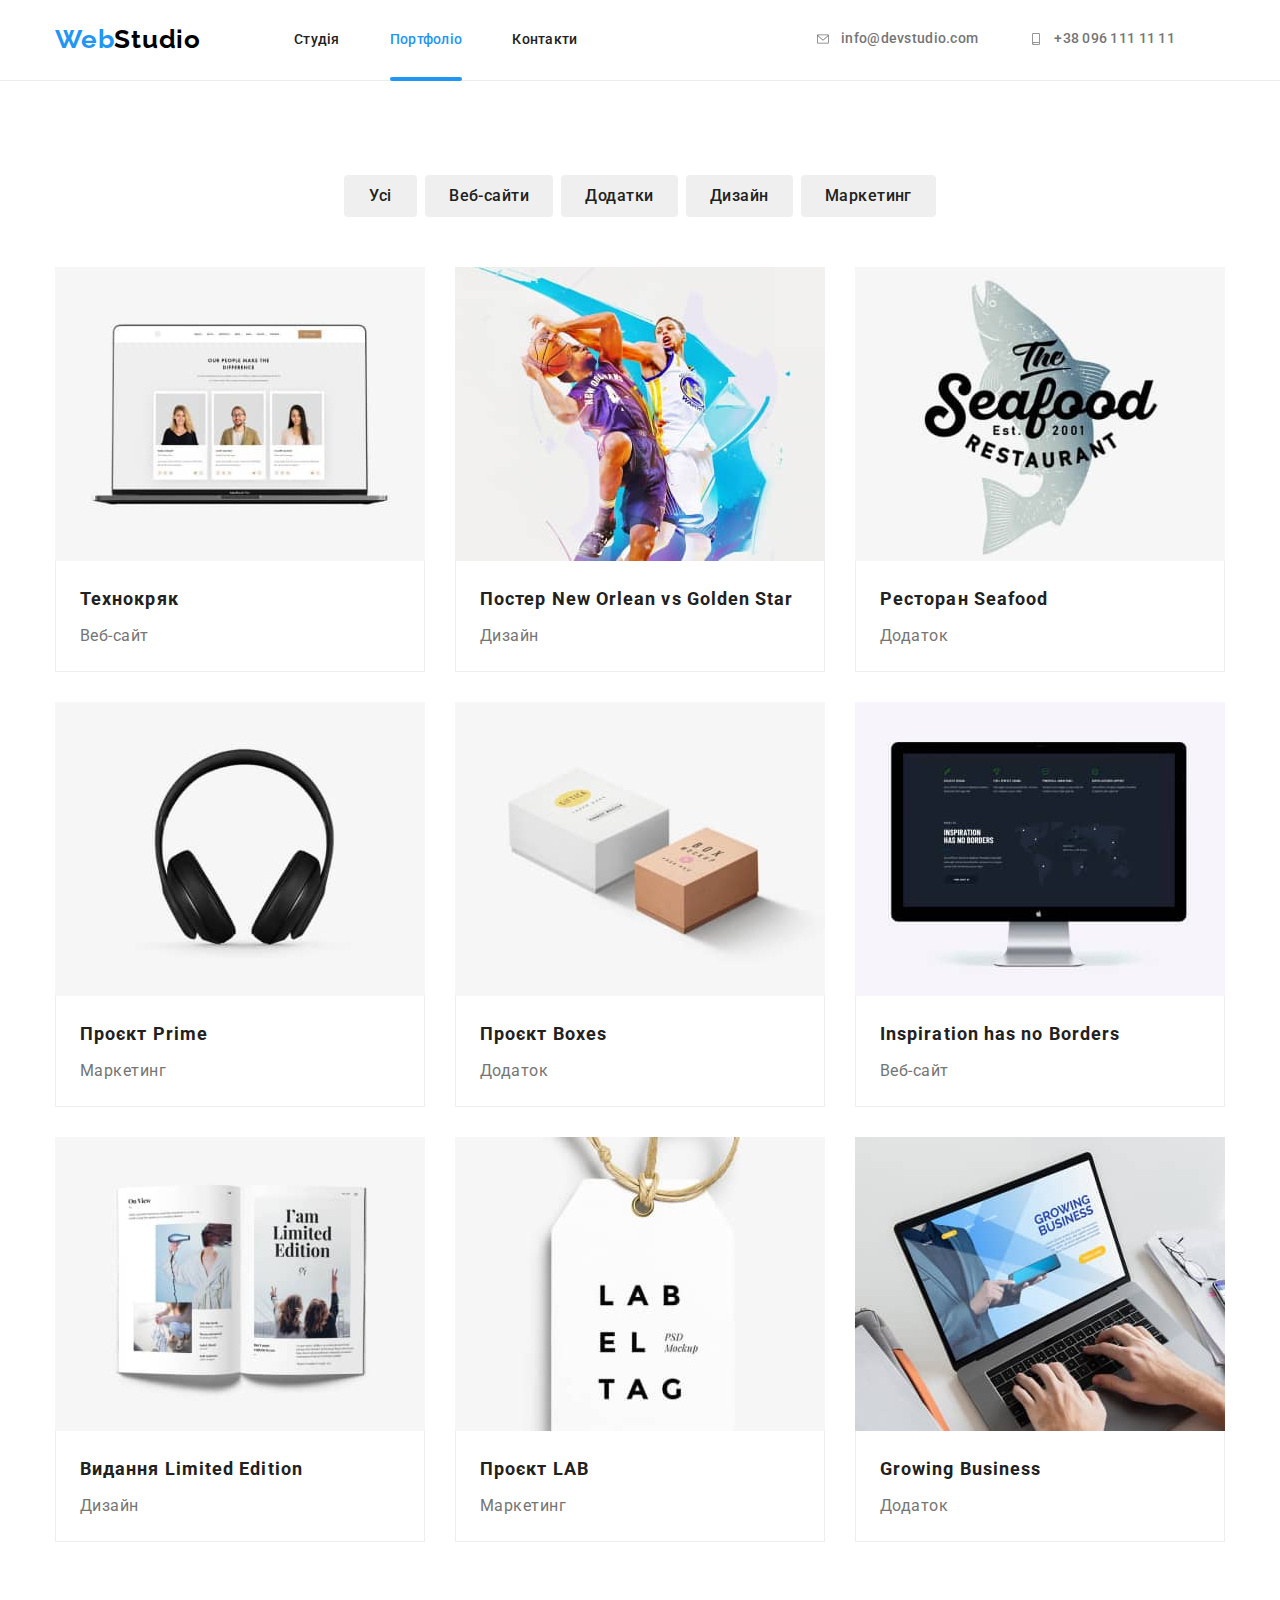
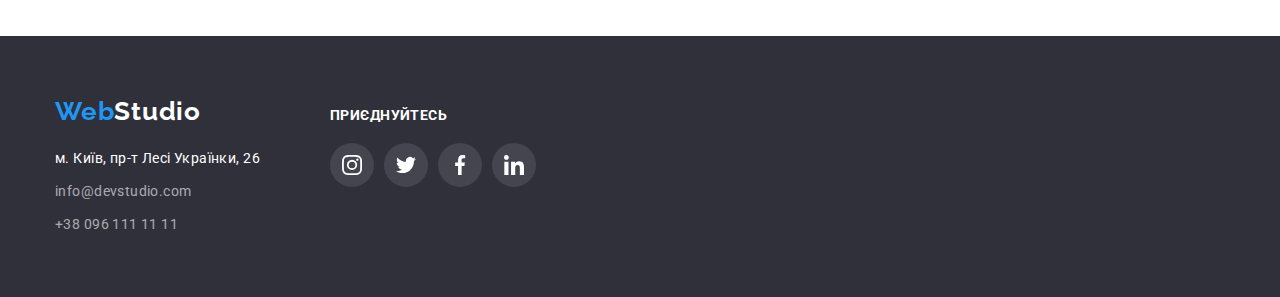
==== portfolio.html @ 2975eec9 "footer form is added withoutstyles" ====
<!DOCTYPE html>
<html lang="uk">

<head>
    <meta charset="UTF-8">
    <meta http-equiv="X-UA-Compatible" content="IE=edge">
    <meta name="viewport" content="width=device-width, initial-scale=1.0">
    <title>Студія</title>
    <link rel="stylesheet" href="<link rel=" preconnect" href="https://fonts.googleapis.com">
    <link
        href="https://fonts.googleapis.com/css2?family=Raleway:wght@400;700&family=Roboto:wght@400;500;700;900&display=swap"
        rel="stylesheet">
    <link rel="stylesheet" href="https://cdn.jsdelivr.net/npm/modern-normalize@1.1.0/modern-normalize.min.css">
    <link rel="stylesheet" href="./css/styles.css">
</head>

<body>

<header class="main-header">
    <div class="container navigation">
        <nav class="navigation">
            <a href="./index.html" class="logo"><span style="color:#2196F3">Web</span><span
                    style="color:#000000">Studio</span></a>
            <ul class="menu">
                <li class="menu-item"><a href="./index.html" class="menu-link">Студія</a></li>
                <li class="menu-item"><a href="./portfolio.html" class="menu-link current">Портфоліо</a></li>
                <li class="menu-item"><a href="#" class="menu-link">Контакти</a></li>
            </ul>
        </nav>
            <ul class="email-phone">
                <li class="contact-us">
                    <a href="mailto:info@devstudio.com" class="contacts email"><svg width="16" height="12" class="contacts-icon">
                            <use href="./images/icons.svg#icon-envelope"></use>
                        </svg>info@devstudio.com</a>
                </li>
            
                <li class="contact-us"><a href="tel:+380961111111" class="contacts phone">
                        <svg width="16" height="12" class="contacts-icon">
                            <use href="./images/icons.svg#icon-smartphone"></use>
                        </svg>+38 096 111 11 11</a>
                </li>
            </ul>
    </div>
</header>
    <main>
        <section class="portfolio-page section">
            <div class="container">
            <h1 class="filters" hidden>Наші проекти</h1>
                <ul class="filters-item">
                    <li><button class="filter-button current-filter" type="button">Усі</button></li>
                        
                    <li><button class="filter-button" type="button">Веб-сайти</button></li>
                        
                    <li><button class="filter-button" type="button">Додатки</button></li>
                        
                    <li><button class="filter-button" type="button">Дизайн</button></li>
                        
                    <li><button class="filter-button"  type="button">Маркетинг</button></li>
                </ul>
               
                <ul class="works-list">
                            
                    <li class="works-card">
                    <a class="works-link" href="">
                        <div class="works-details">
                            <img src="./images/portfolio.photos/1-technocriak.jpg" alt="веб-сайт Технокряк" width="370">
                            <p class="works-overlay">Ресурс пропонує комплексні пропозиції з різним рівнем функціоналу та сервісів. Все це дозволить відвідувачу отримати вичерпні відомості про компанію чи приватну особу.</p>
                        </div>
                        <div class="img-subscription">
                            <h2 class="work-title">Технокряк</h2>
                            <p class="work-description">Веб-сайт</p>
                        </div>
                    </a>
                    </li>
                                                        
                    <li class="works-card">
                    <a class="works-link" href="">
                        <div class="works-details">
                            <img src="./images/portfolio.photos/2-neworl-goldenstar.jpg" alt="постер з баскетбольними гравцями" width="370">
                            <p class="works-overlay">Ресурс пропонує комплексні пропозиції з різним рівнем функціоналу та сервісів. Все це дозволить відвідувачу отримати вичерпні відомості про компанію чи приватну особу.</p>
                        </div>
                        <div class="img-subscription">
                            <h2 class="work-title">Постер New Orlean vs Golden Star</h2>
                            <p class="work-description">Дизайн</p>
                        </div>
                    </a>
                    </li>
                         
                    <li class="works-card">
                    <a class="works-link" href="">
                        <div class="works-details">
                            <img src="./images/portfolio.photos/3-seafood.jpg" alt="ресторан сіфуд" width="370">
                            <p class="works-overlay">Ресурс пропонує комплексні пропозиції з різним рівнем функціоналу та сервісів. Все це дозволить відвідувачу отримати вичерпні відомості про компанію чи приватну особу.</p>
                        </div>
                        <div class="img-subscription">
                            <h2 class="work-title">Ресторан Seafood</h2>
                            <p class="work-description">Додаток</p>
                        </div>
                    </a>
                    </li>
                                    
                    <li class="works-card">
                    <a class="works-link" href="">
                        <div class="works-details">
                            <img src="./images/portfolio.photos/4-prime.jpg" alt="маркетинговий проект прайм" width="370">
                            <p class="works-overlay">Ресурс пропонує комплексні пропозиції з різним рівнем функціоналу та сервісів. Все це дозволить відвідувачу отримати вичерпні відомості про компанію чи приватну особу.</p>
                        </div>
                        <div class="img-subscription">
                            <h2 class="work-title">Проєкт Prime</h2>
                            <p class="work-description">Маркетинг</p>
                        </div>
                    </a>
                    </li>
                            
                    <li class="works-card">
                    <a class="works-link" href="">
                        <div class="works-details">
                        <img src="./images/portfolio.photos/5-boxes.jpg" alt="додаток боксес" width="370">
                        <p class="works-overlay">Ресурс пропонує комплексні пропозиції з різним рівнем функціоналу та сервісів. Все це дозволить відвідувачу отримати вичерпні відомості про компанію чи приватну особу.</p>
                        </div>
                        <div class="img-subscription">
                            <h2 class="work-title">Проєкт Boxes</h2>
                            <p class="work-description">Додаток</p>
                        </div>
                    </a>
                    </li>
                            
                    <li class="works-card">
                    <a class="works-link" href="">
                        <div class="works-details">
                            <img src="./images/portfolio.photos/6-inspirations.jpg" alt="веб-сайт інспірейшн хез ноу бордерс" width="370">
                            <p class="works-overlay">Ресурс пропонує комплексні пропозиції з різним рівнем функціоналу та сервісів. Все це дозволить відвідувачу отримати вичерпні відомості про компанію чи приватну особу.</p>
                        </div>
                        <div class="img-subscription">
                            <h2 class="work-title">Inspiration has no Borders</h2>
                            <p class="work-description">Веб-сайт</p>
                        </div>
                    </a>
                    </li>
                            
                    <li class="works-card">
                    <a class="works-link" href="">
                        <div class="works-details">
                            <img src="./images/portfolio.photos/7-limited-edition.jpg" alt="дизайн для лімітованого видання книги" width="370">
                            <p class="works-overlay">Ресурс пропонує комплексні пропозиції з різним рівнем функціоналу та сервісів. Все це дозволить відвідувачу отримати вичерпні відомості про компанію чи приватну особу.</p>
                        </div>
                        <div class="img-subscription">
                            <h2 class="work-title">Видання Limited Edition</h2>
                            <p class="work-description">Дизайн</p>
                        </div>
                    </a>
                    </li>
                            
                    <li class="works-card">
                    <a class="works-link" href="">
                        <div class="works-details">
                            <img src="./images/portfolio.photos/8-lab.jpg" alt="маркеинговий проєкт лаб" width="370">
                            <p class="works-overlay">Ресурс пропонує комплексні пропозиції з різним рівнем функціоналу та сервісів. Все це дозволить відвідувачу отримати вичерпні відомості про компанію чи приватну особу.</p>
                            </div>
                        <div class="img-subscription">
                            <h2 class="work-title">Проєкт LAB</h2>
                            <p class="work-description">Маркетинг</p>
                        </div>
                    </a>
                    </li>
                            
                    <li class="works-card">
                    <a class="works-link" href="">
                        <div class="works-details">
                            <img src="./images/portfolio.photos/9-rowing-business.jpg" alt="додаток для гроуінг бізнес" width="370">
                            <p class="works-overlay">Ресурс пропонує комплексні пропозиції з різним рівнем функціоналу та сервісів. Все це дозволить відвідувачу отримати вичерпні відомості про компанію чи приватну особу.</p>
                        </div>
                        <div class="img-subscription">
                            <h2 class="work-title">Growing Business</h2>
                            <p class="work-description">Додаток</p>
                        </div>
                    </a>
                    </li>
                </ul>
            </div>
        </section>  

    </main>
    <footer>
        <div class="container footer-split">
            <div class="footer-left">
                <a class="logo" href="./index.html"><span style="color:#2196F3">Web</span><span
                        style="color:#fff">Studio</span></a>
                <address>
                    <ul class="adresses">
                        <li class="contacts-list"><a class="post-address" href="https://goo.gl/maps/WdfcjGJZY2KQYh5QA"
                                target="_blank">м. Київ, пр-т
                                Лесі Українки, 26</a></li>
        
                        <li class="contacts-list"><a class="contacts-footer"
                                href="mailto:info@devstudio.com">info@devstudio.com</a></li>
        
                        <li class="contacts-list"><a class="contacts-footer" href="tel:+380961111111">+38 096 111 11 11</a></li>
                    </ul>
                </address>
            </div>
            <div class="footer-middle">
                <h3 class="footer-social-cta">приєднуйтесь</h3>
                <ul class="footer-socials">
        
                    <li><a class="footer-social-link" href="#"><svg class="footer-social-item" width="20" height="20">
                                <use href="./images/icons.svg#icon-instagram"></use>
                            </svg>
                        </a>
                    </li>
        
                    <li><a class="footer-social-link" href="#"><svg class="footer-social-item" width="20" height="20">
                                <use href="./images/icons.svg#icon-twitter"></use>
                            </svg>
                        </a>
                    </li>
        
                    <li><a class="footer-social-link" href="#"><svg class="footer-social-item" width="20" height="20">
                                <use href="./images/icons.svg#icon-facebook"></use>
                            </svg>
                        </a>
                    </li>
        
                    <li><a class="footer-social-link" href="#"><svg class="footer-social-item" width="20" height="20">
                                <use href="./images/icons.svg#icon-linkedin"></use>
                            </svg>
                        </a>
                    </li>
                </ul>
            </div>
        </div>
    </footer>
    </body>
</html>
---- css/styles.css ----
:root{
    --main-text-color: #757575;
    --title-text-color: #212121;
    --second-text-color:#ffffff;
    --accent-color: #2196F3;
    --bcg-color: #FFFFFF;
    --bcgsecond-color: #F5F4FA;
    --bcgthird: #2F303A; 
    --icon-color:#AFB1B8; 
}
    
body{
    font-family: 'Roboto',sans-serif;
    text-decoration: none;
    }
.logo{
    font-family: 'Raleway';
    font-weight: 700;
    font-size: 26px;
    line-height: 1.19;
    letter-spacing: 0.03em;
    text-decoration: none;
    transition: color 250ms cubic-bezier(0.4, 0, 0.2, 1);
}
.logo:hover,
.logo:focus{
    color:var(--accent-color)
}
a {
    text-decoration: none;
}
img{
    display: block;
    max-width: 100%;
    height: auto;
}
h1,h2,h3, p {
    margin-top: 0;
    margin-bottom: 0;
}
ul {
    list-style: none;
    padding-left: 0;
    margin-top: 0;
    margin-bottom: 0;
}
 /*HEADER*/
 .container{
   width: 1200px;
   padding-left: 15px;
   padding-right: 15px;
   margin-left: auto;
   margin-right: auto;
   }

 .main-header{
    padding-top: 24px;
    padding-bottom: 25px;
    margin-left: auto;
    margin-right: auto;
    border-bottom: 1px solid #ECECEC;
}
.navigation {
    display: flex;
    align-items: center;  
}
.logo {
    margin-right: 93px;
}
.menu{
    display: flex;
    column-gap: 50px;
}
.menu-item{
    position: relative;
}
.menu-link{
    font-weight: 500;
    font-size: 14px;
    line-height: 1.14;
    letter-spacing: 0.02em;
    color: var(--title-text-color);
    transition: color 250ms cubic-bezier(0.4, 0, 0.2, 1);
}
.current::after{
    content:'';
    position: absolute;
    display: block;
    margin-left:auto;
    margin-right: auto;
    margin-top: 28px;
    width: 100%;
    height: 4px;
    border-radius: 2px;
    background-color:var(--accent-color);
}
.menu-link:hover,
.menu-link:focus{
    color: var(--accent-color);
}
.menu .current{
    color:var(--accent-color);
    
}
.email-phone {
    display: flex;
    justify-content: center;
    align-items: center;
    margin-left: auto;
}
.contact-us{
    margin-right:50px;
   }
.email-phone .contacts {
    color: var(--main-text-color);
    font-size: 14px;
    font-weight: 500;
    line-height: 1.14; 
    letter-spacing: 0.02em;
    transition: color 250ms cubic-bezier(0.4, 0, 0.2, 1);
}
.email-phone .contacts:hover,
.email-phone .contacts:focus {
    color: var(--accent-color);
}
.contacts-icon{
    fill: var(--main-text-color);
    transition: fill 250ms cubic-bezier(0.4, 0, 0.2, 1);
}
.contacts{
    display: flex;
    justify-content: center;
    align-items: center;
    gap: 10px;
}
.contacts:hover .contacts-icon,
.contacts:focus .contacts-icon{
    fill: var(--accent-color);
}

    /* HERO */

.hero {
   padding-top: 200px;
   padding-bottom: 200px;
}
.overlay{
    max-width: 1600px;
    margin-left: auto;
    margin-right: auto;
    background-color: #C4C4C4;
    background-image:linear-gradient(rgba(47, 48, 58, 0.4), rgba(47, 48, 58, 0.4)),url(../images/index.photos/hero-bcg.jpg);
    background-position: center;
    background-repeat: no-repeat;
    background-size: cover;
}
.hero-text{
    width:60%;
    margin: 0 auto 30px;
    font-weight: 900;
    font-size: 44px;
    line-height: 1.36;
    letter-spacing: 0.06em;
    text-transform: uppercase;
    text-align: center;
    color:var(--second-text-color);
}
.modal-button{
    display: block;
    padding: 10px 32px;
    border-radius: 4px;
    margin-left: auto;
    margin-right: auto;
    min-width: 216px;
    font-weight: 700;
    font-size: 16px;
    line-height: 1.87; 
    letter-spacing: 0.06em;
    color: #FFFFFF;
    border-color: transparent;
    background-color: var(--accent-color);
    cursor: pointer;
    transition: background-color 250ms cubic-bezier(0.4, 0, 0.2, 1), color 250ms cubic-bezier(0.4, 0, 0.2, 1);
}
.modal-button:hover {
    background-color: var(--accent-color);
    color: var(--second-text-color);
}

/* FEATURES */
 .section {
    padding-top: 94px;
    padding-bottom: 94px;   
 }
 .special{
    padding-top: 94px;
 }
.titles{
    display: flex;
    justify-content: space-between;

}
.title{
    margin-bottom:10px;
    font-weight: 700;
    font-size: 14px;
    line-height: 1.14;
    letter-spacing: 0.03em;
    text-transform: uppercase;
    color: var(--headlines-title);
}
.titles-list:not(:last-child){
    margin-right: 30px;
}
.title-text{
    color: var(--main-text-color);
    font-size: 14px;
    line-height: 1.71;
    letter-spacing: 0.03em;
}
.icons-bg-settings {
    display: flex;
    justify-content: center;
    align-items: center;
    min-width: 270px;
    height: 120px;
    margin-bottom: 30px;
    background-color: var(--bcgsecond-color);
    border-radius: 4px;
}

/* SKILLS 
Як розмістити текст посередині, не застосовуючи верхнього падингу? Чому флекс не ставить його по центру оверлею?*/
.skills{
    margin-bottom: 50px;
    font-weight: 700;
    font-size: 36px;
    line-height: 1.17;
    text-align: center;
    letter-spacing: 0.03em;
    color: var(--title-text-color);
}
.images{
    display: flex;
    justify-content: space-between;
    column-gap: 30px;
}
.skills-list{
    position: relative;
}
.skills-label{
    position: absolute;
    display: flex;
    justify-content: center;
    align-items: center;
    width: 100%;
    height: 70px;
    bottom: 0;
    font-weight: 700;
    font-size: 14px;
    line-height: 16px;
    text-align: center;
    letter-spacing: 0.03em;
    text-transform: uppercase;
    color: var(--second-text-color);
    background-color:rgba(47, 48, 58, 0.8);
}

/* TEAM */
.team{
    background-color: var(--bcgsecond-color);
}
.team-list{
    display: flex;
    justify-content: 
    space-between;
    column-gap: 30px;
}
.team-label{
    margin-bottom: 50px;
    font-weight: 700;
    font-size: 36px;
    line-height: 1.17;
    text-align: center;
    letter-spacing: 0.03em;
    color:var(--title-text-color)
}
.team-card{
    width: 100%;
    border: 1px;
    border-radius: 0 0 4px 4px;
    background-color: var(--bcg-color);
    box-shadow: 0px 1px 3px rgba(0, 0, 0, 0.12),
        0px 1px 1px rgba(0, 0, 0, 0.14),
        0px 2px 1px rgba(0, 0, 0, 0.2);
    
}
.team-member{
    padding-top: 30px;
    margin-bottom: 10px;
    font-weight: 500;
    font-size: 16px;
    line-height: 1.19;
    text-align: center;
    letter-spacing: 0.03em;
    color: var(--headlines-title);
}
.team-profession{
    margin-bottom: 16px;
    font-size: 16px;
    line-height: 1.19; 
    text-align: center;
    letter-spacing: 0.03em;
    color: var(--main-text-color);
}
.social-flex{
    display: flex;
    justify-content: center;
    align-items: center;
    gap: 10px;
    padding-bottom: 30px;
}
.social-item{
    fill: var(--icon-color);
    transition: fill 250ms cubic-bezier(0.4, 0, 0.2, 1);
}
.social-link{
    display:flex;
    justify-content: center;
    align-items: center;
    width: 44px;
    height: 44px;
    border-radius: 50%;
    background-color:var(--bcg-color);
    transition: background-color 250ms cubic-bezier(0.4, 0, 0.2, 1);
}
.social-link:hover,
.social-link:focus{
    background-color: var(--accent-color);
}
.social-link:hover .social-item,
.social-link:focus .social-item {
    fill: var(--bcg-color);
}
/*  OUR CLIENTS */
.clients-label{
    margin-bottom: 50px;
    font-weight: 700;
    font-size: 36px;
    line-height: 1.17;
    text-align: center;
    letter-spacing: 0.03em;
    color: var(--title-text-color)
}
.clients-logos{
    display: flex;
    justify-content:
            space-between;
    margin-right: auto;
    margin-left: auto;
    column-gap: 30px;
}
.logos-bg{
    display: flex;
    justify-content: center;
    align-items: center;
    width: 170px;
    height:92px;
    border:1px solid var(--icon-color);
    border-radius: 4px; 
    transition: border-color 250ms cubic-bezier(0.4, 0, 0.2, 1);
}
.logo-item{
    fill: var(--icon-color);
    transition: fill 250ms cubic-bezier(0.4, 0, 0.2, 1);
}
.logos-bg:hover,
.logos-bg:focus{
    border-color: var(--accent-color);
}
.logos-bg:hover .logo-item,
.logos-bg:focus .logo-item{
fill: var(--accent-color);
}

/* * FOOTER */
footer{
    background-color: var(--bcgthird);
    padding-top: 60px;
    padding-bottom: 60px;
    margin-right: auto;
}
footer .logo {
    display: block;
    margin-bottom: 20px;
    margin-right: 0;
    font-family: 'Raleway';
    font-weight: 700;
    font-size: 26px;
    line-height: 1.19;
    letter-spacing: 0.03em;
}
footer .adresses{
    font-style: normal;
    font-size: 14px;
    line-height: 1.71;
    letter-spacing: 0.03em;
}
footer .contacts-list:not(:last-child) {
    margin-bottom: 9px;
}
footer .post-address{
    color: var(--second-text-color);
    transition: color 250ms cubic-bezier(0.4, 0, 0.2, 1);
}
footer .post-address:hover,
footer .post-address:focus {
    color:#2196F3
}
footer .contacts-footer {
        color: rgba(255, 255, 255, 0.6);
        transition: color 250ms cubic-bezier(0.4, 0, 0.2, 1);
}
footer .contacts-footer:hover,
footer .contacts-footer:focus {
    color:var(--accent-color);
}
.footer-split{
    display: flex;
    justify-content: space-between;
    align-items: baseline;
}
.footer-social-cta{
    margin-bottom: 20px;
    font-weight: 700;
    font-size: 14px;
    line-height: 16px;
    letter-spacing: 0.03em;
    text-transform: uppercase;
    color: var(--second-text-color);
}
.footer-middle{
    margin-left: 70px;
    margin-right: auto;
}
.footer-socials {
    display: flex;
    justify-content: space-between;
    align-items: center;
    gap: 10px;
}
.footer-social-link{
    display: flex;
    justify-content: center;
    align-items: center;
    width: 44px;
    height: 44px;
    border-radius: 50%;
    background-color: rgba(255, 255, 255, 0.1);
    transition: background-color 250ms cubic-bezier(0.4, 0, 0.2, 1);
}
.footer-social-item{
    fill: var(--second-text-color);
    transition: fill 250ms cubic-bezier(0.4, 0, 0.2, 1);
}
.footer-social-link:hover,
.footer-social-link:focus{
    background-color: var(--accent-color);
}
.footer-social-link:hover .footer-social-item,
.footer-social-link:focus .footer-social-item {
    fill: var(--bcg-color);
}
.footer-right{
    margin-right: auto;
    margin-left: 93px;
}
.footer-right-label {
    margin-bottom: 20px;
    font-weight: 700;
    font-size: 14px;
    line-height: 16px;
    letter-spacing: 0.03em;
    text-transform: uppercase;
    color: var(--second-text-color);
}
/* Є якийсь бордер, який не знімаєтсья через outline:none. Чому? */
.email-input{
    width: 358px;
    height: 50px;
    border: 1px solid rgba(255, 255, 255, 0.3);
    filter: drop-shadow(0px 4px 4px rgba(0, 0, 0, 0.15));
    border-radius: 4px;
    outline: none;
}
.subscription-button{
    display: inline-block;
    padding: 10px 28px;
    margin-left: auto;
    margin-right: auto;
    min-width: 200px;
    border-radius: 4px;
    font-weight: 700;
    font-size: 16px;
    line-height: 1.87;
    letter-spacing: 0.06em;
        color: #FFFFFF;
    background-color: var(--accent-color);
    cursor: pointer;
    border-color: transparent;
    transition: background-color 250ms cubic-bezier(0.4, 0, 0.2, 1),
    color 250ms cubic-bezier(0.4, 0, 0.2, 1);
}
 .subscription-button:hover {
     background-color: var(--accent-color);
     color: var(--second-text-color);
 }
 .subscription-button::after {
    display: inline-block;
    margin-left: 10px;
 }    

/* PORTFOLIO 
Чи правильно розташований текст у оверлеї. Якщо я збільшую картинку, він не центрується. Чому? Зробити, як описував Репета у відео (top:50%;left:50%; transform: translate(-50% -50%), не можна, бо transofrm вже заданий один раз*/
.portfolio-page .filters{
    background-color: var(--bcgsecond-color);
}
.filters-item{
    display: flex;
    margin-bottom: 50px;
    column-gap: 8px;
    justify-content: center;
}
.filter-button{
    padding: 6px 22px;
    border-radius: 4px;
    min-width: 73px;
    border-color:transparent;
    font-family: inherit;
    font-weight: 500;
    font-size: 16px;
    line-height: 1.62;
    text-align: center;
    letter-spacing: 0.03em;
    color: var(--title-text-color);
    cursor: pointer;
    transition: color 250ms cubic-bezier(0.4, 0, 0.2, 1),
    background-color 250ms cubic-bezier(0.4, 0, 0.2, 1),
    box-shadow 250ms cubic-bezier(0.4, 0, 0.2, 1);
}
.filter-button:hover,
.filter-button:focus{
   color: var(--second-text-color); 
   background-color: var(--accent-color);
    box-shadow: 0px 3px 1px rgba(0, 0, 0, 0.1), 0px 1px 2px rgba(0, 0, 0, 0.08), 0px 2px 2px rgba(0, 0, 0, 0.12);   
}
.filters-item .current{
    color: var(--second-text-color);
    background-color: var(--accent-color);
}   
.works-list{
    display: flex;
    flex-basis:calc(100%/3);
    gap: 30px;
    flex-wrap: wrap;   
}
.img-subscription{
    padding: 20px 24px;
    border-right: 1px solid #EEEEEE;
    border-bottom: 1px solid #EEEEEE;
    border-left: 1px solid #EEEEEE;
}
.work-description{
    font-size: 16px;
    line-height: 1.88;
    letter-spacing: 0.03em;
    color: var(--main-text-color);
}
.work-title{
    margin-bottom: 4px;
    font-weight: 700;
    font-size: 18px;
    line-height: 2;
    letter-spacing: 0.06em;
    color: var(--title-text-color);
}

.works-link{
    display: block;
    transition: box-shadow 250ms cubic-bezier(0.4, 0, 0.2, 1)
}
.works-link:hover,
.works-link:focus{
    box-shadow: 0px 1px 1px rgba(0, 0, 0, 0.12), 0px 4px 4px rgba(0, 0, 0, 0.06), 1px 4px 6px rgba(0, 0, 0, 0.16);
}
.works-details{
    display: flex;
    justify-content: center;
    align-items: center;
    position: relative;
    overflow: hidden;
}
.works-link:hover .works-overlay,
.works-link:focus .works-overlay
{
    transform: translateY(0);
}

.works-overlay{
    position: absolute;
    top: 0;
    left: 0;
    display: block;
    width: 100%;
    height: 100%;
    padding: 63px 24px;
    font-weight: 400;
    font-size: 18px;
    line-height: 28px;
    letter-spacing: 0.03em;
    color: var(--second-text-color);
    background-color: rgba(33, 150, 243, 0.9);
    transform: translateY(101%);
    overflow: auto;
    transition: transform 250ms cubic-bezier(0.4, 0, 0.2, 1);
}
.backdrop{
    position: fixed;
    top: 0;
    left: 0;
    width: 100%;
    height:100%;
    background-color: rgba(0, 0, 0, 0.2);
    transition: opacity 250ms cubic-bezier(0.4, 0, 0.2, 1), visibility 250ms cubic-bezier(0.4, 0, 0.2, 1)
}
.backdrop.is-hidden{
    visibility: hidden;
    opacity: 0;
    pointer-events: none;
}
.modal.is-hidden{
    transform: translate(-50%, -50%) scale(0.5);
}
.modal{
    position: absolute;
    top: 50%;
    left: 50%;
    width: 528px;
    height:581px;
    transform: translate(-50%, -50%) scale(1);
    background-color: var(--bcg-color);
}
.close-button{
    position: absolute;
    top: 8px;
    right: 8px;
    display: flex;
    justify-content: center;
    align-items: center;
    width: 30px;
    height: 30px;
    padding: 0;
    border: 1px solid rgba(0, 0, 0, 0.1);
    border-radius: 50%;
    background-color: transparent;
    transition: cursor 250ms cubic-bezier(0.4, 0, 0.2, 1);
    transform: scale(1);
}
.close-button:hover,
.close-button:focus{
    cursor: pointer;
    transform: scale(1.75);
}
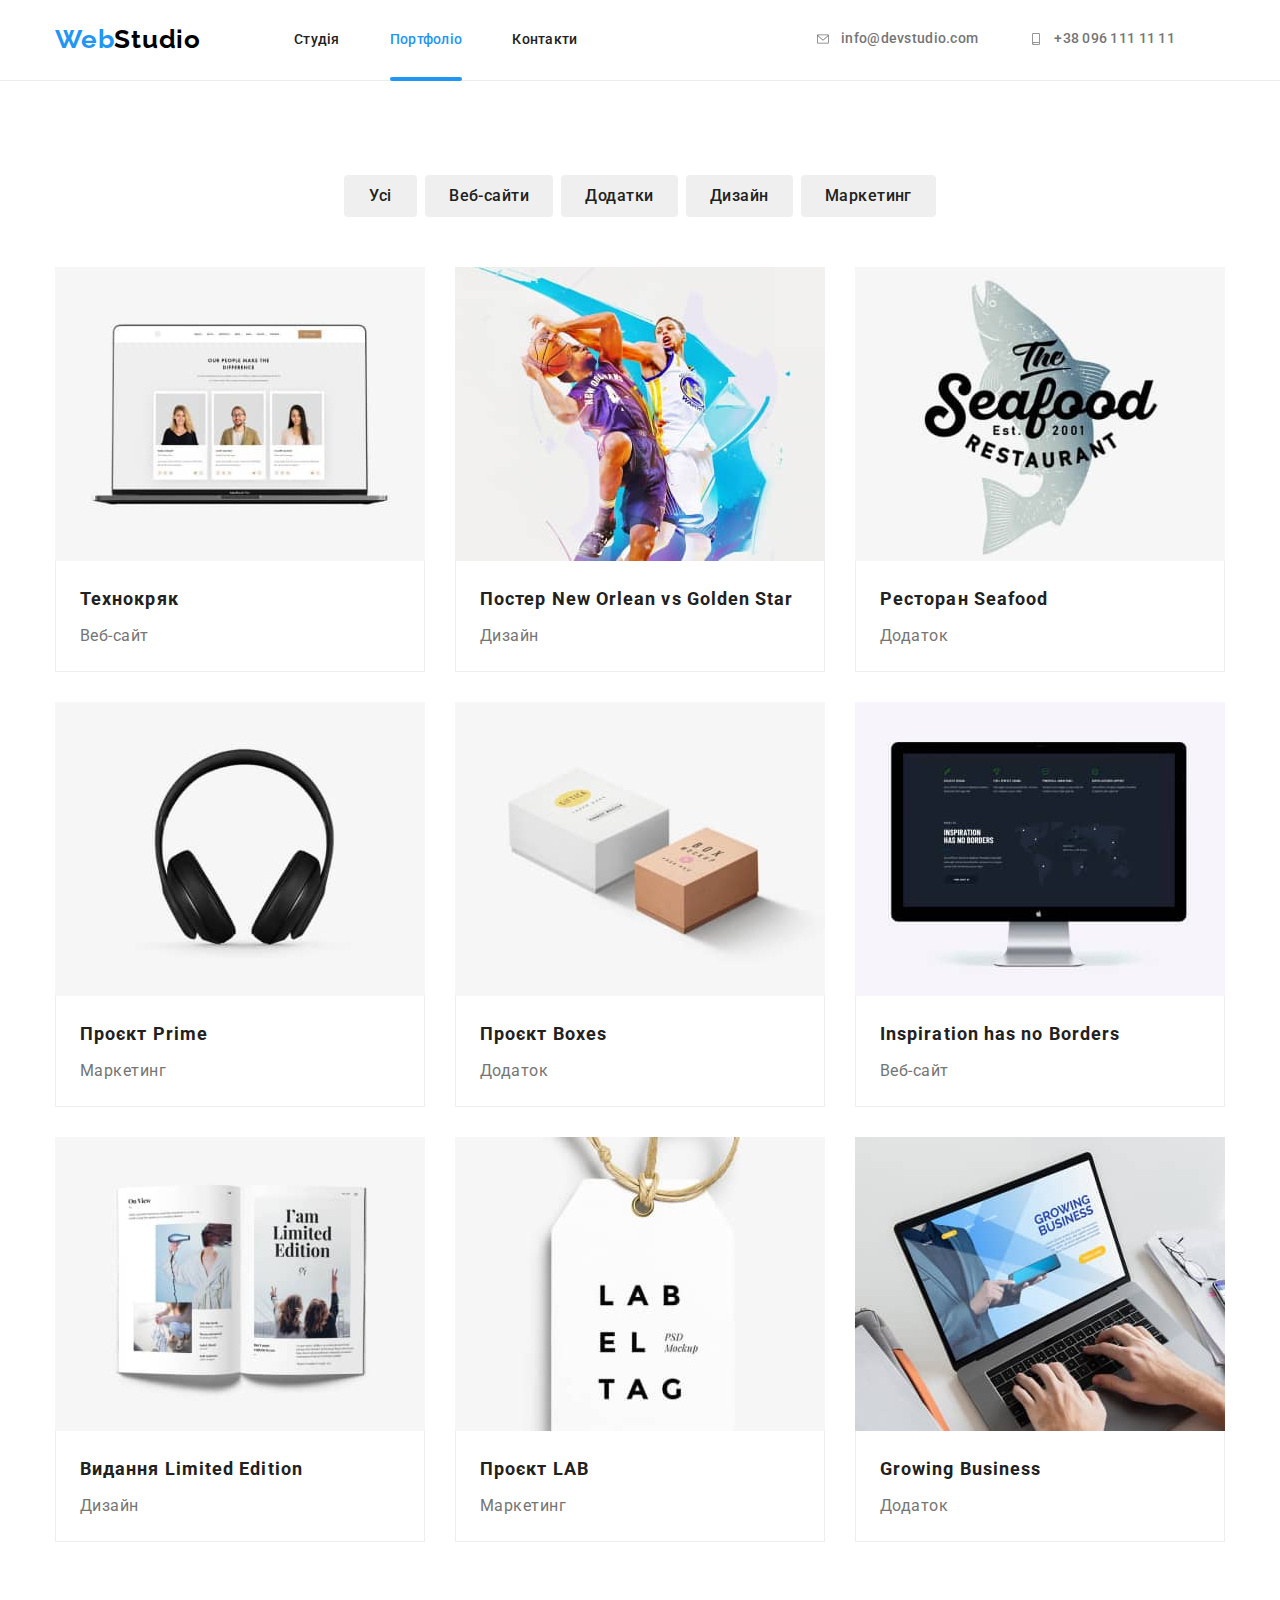
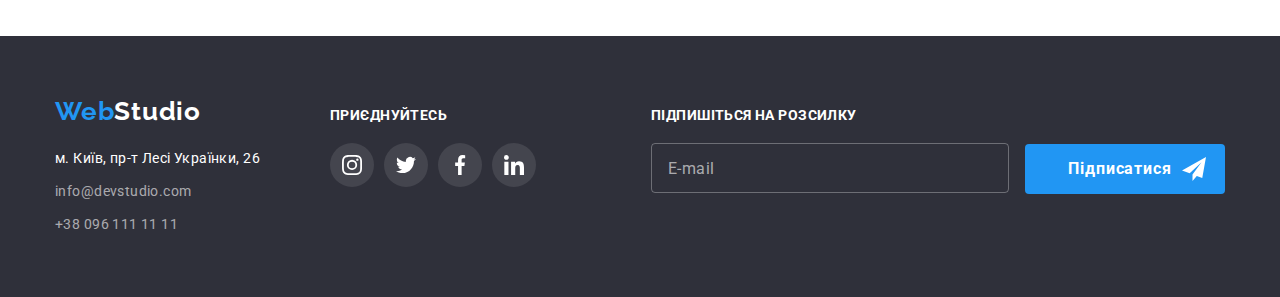
==== commit 4bd2097c: "forms are done" ====
--- a/portfolio.html
+++ b/portfolio.html
@@ -200,27 +200,27 @@
                 </address>
             </div>
             <div class="footer-middle">
-                <h3 class="footer-social-cta">приєднуйтесь</h3>
+                <p class="footer-social-cta">приєднуйтесь</p>
                 <ul class="footer-socials">
-        
+            
                     <li><a class="footer-social-link" href="#"><svg class="footer-social-item" width="20" height="20">
                                 <use href="./images/icons.svg#icon-instagram"></use>
                             </svg>
                         </a>
                     </li>
-        
+            
                     <li><a class="footer-social-link" href="#"><svg class="footer-social-item" width="20" height="20">
                                 <use href="./images/icons.svg#icon-twitter"></use>
                             </svg>
                         </a>
                     </li>
-        
+            
                     <li><a class="footer-social-link" href="#"><svg class="footer-social-item" width="20" height="20">
                                 <use href="./images/icons.svg#icon-facebook"></use>
                             </svg>
                         </a>
                     </li>
-        
+            
                     <li><a class="footer-social-link" href="#"><svg class="footer-social-item" width="20" height="20">
                                 <use href="./images/icons.svg#icon-linkedin"></use>
                             </svg>
@@ -228,7 +228,70 @@
                     </li>
                 </ul>
             </div>
-        </div>
-    </footer>
-    </body>
-</html>+            <div class="footer-right">
+                <p class="footer-right-label">Підпишіться на розсилку</p>
+                <form name="sendout-subscription" autocomplete="on" novalidate>
+                    <label class="subscription-label">
+                        <input class=email-input type="email" name="email" placeholder="E-mail" pattern="[@]+" title="@">
+                    </label>
+            
+                    <button class="subscription-button" type="submit"><span class="subscription-text">Підписатися</span>
+                        <svg class="subscription-button-icon">
+                            <use class="test" href="./images/icons.svg#icon-send"></use>
+                        </svg>
+            
+                    </button>
+                </form>
+            </div>
+            </div>
+            </footer>
+            <div class="backdrop is-hidden" data-modal>
+                <div class="modal">
+                    <form class="modal-form">
+                        <p class="modal-form-name">Залиште свої дані, ми вам передзвонимо</p>
+                        <label class="modal-form-field">
+                            <span class="modal-field-name">Ім'я</span>
+                            <span class="modal-input-positionning">
+                                <input class="modal-form-input" type="text" name="name-input" pattern="[а-яА-ЯіїІЇ']+">
+                                <svg class="modal-field-icon" width="18" height="18">
+                                    <use href="./images/icons.svg#icon-person-black"></use>
+                            </span>
+                        </label>
+                        <label class="modal-form-field"><span class="modal-field-name">Телефон</span>
+                            <span class="modal-input-positionning"><input class="modal-form-input" type="tel" name="phone-input"
+                                    pattern="[0-9{3}0-9{3}0-9{2}0-9{2}]">
+                                <svg class="modal-field-icon" width="18" height="18">
+                                    <use href="./images/icons.svg#icon-phone-black"></use>
+                            </span>
+                        </label>
+                        <label class="modal-form-field"><span class="modal-field-name">Пошта</span>
+                            <span class="modal-input-positionning">
+                                <input class="modal-form-input" type="email" name="email-input">
+                                <svg class="modal-field-icon" width="18" height="18">
+                                    <use href="./images/icons.svg#icon-email-black"></use>
+                            </span>
+                        </label>
+                        <label class="modal-form-field"><span class="modal-field-name">Коментар</span>
+                            <textarea class="modal-form-comment" name="comment-input" placeholder="Введіть текст"></textarea>
+                        </label>
+                        <label class="modal-form-checkbox">
+                            <input class="modal-checkbox" type="checkbox" name="policy" required>
+                            <svg class="icon-checkbox">
+                                <use class="icon-checkbox-visibility" href="./images/icons.svg#icon-checkbox"></use>
+                            </svg>
+                            <span class="modal-policy-text">Погоджуюся з розсилкою та приймаю <a class="policy-link-color"
+                                    href="#">Умови договору</a></span>
+                        </label>
+                        <button class="modal-send-button" type="submit">Відправити</button>
+                    </form>
+                    <button type="button" class="close-button" data-modal-close>
+                        <svg width="18" height="18">
+                            <use href="./images/icons.svg#icon-close-button"></use>
+                        </svg>
+                    </button>
+                </div>
+            </div>
+            <script src="./js/modal.js"></script>
+            </body>
+            
+            </html>--- a/css/styles.css
+++ b/css/styles.css
@@ -8,6 +8,7 @@
     --bcgsecond-color: #F5F4FA;
     --bcgthird: #2F303A; 
     --icon-color:#AFB1B8; 
+    --btn-bg-coor:#188CE8;
 }
     
 body{
@@ -184,7 +185,7 @@
     transition: background-color 250ms cubic-bezier(0.4, 0, 0.2, 1), color 250ms cubic-bezier(0.4, 0, 0.2, 1);
 }
 .modal-button:hover {
-    background-color: var(--accent-color);
+    background-color: var(--btn-bg-coor);
     color: var(--second-text-color);
 }
 
@@ -473,7 +474,7 @@
     fill: var(--bcg-color);
 }
 .footer-right{
-    margin-right: auto;
+    margin-right: 0;
     margin-left: 93px;
 }
 .footer-right-label {
@@ -485,41 +486,69 @@
     text-transform: uppercase;
     color: var(--second-text-color);
 }
-/* Є якийсь бордер, який не знімаєтсья через outline:none. Чому? */
+.sendout-subscription{
+    min-width: 570px;
+    min-height: 86px;
+    display: flex;
+    justify-content: center;
+    align-items: center;
+
+}
+.subscription-label {
+    margin-right: 12px;
+}
 .email-input{
     width: 358px;
     height: 50px;
+    padding-left: 16px;
     border: 1px solid rgba(255, 255, 255, 0.3);
-    filter: drop-shadow(0px 4px 4px rgba(0, 0, 0, 0.15));
     border-radius: 4px;
-    outline: none;
+    background-color: transparent;
+    color: var(--second-text-color);
+}
+.email-input::placeholder{
+    font-weight: 400;
+    font-size: 16px;
+    line-height: 1.2;
+    letter-spacing: 0.03em;
+    color: rgba(255, 255, 255, 0.6);    
 }
 .subscription-button{
-    display: inline-block;
-    padding: 10px 28px;
+    position: relative;
+    min-width: 200px;
+    min-height: 50px;
     margin-left: auto;
     margin-right: auto;
-    min-width: 200px;
     border-radius: 4px;
     font-weight: 700;
     font-size: 16px;
     line-height: 1.87;
     letter-spacing: 0.06em;
-        color: #FFFFFF;
+    text-align: center;
+    color: #FFFFFF;
     background-color: var(--accent-color);
     cursor: pointer;
     border-color: transparent;
-    transition: background-color 250ms cubic-bezier(0.4, 0, 0.2, 1),
-    color 250ms cubic-bezier(0.4, 0, 0.2, 1);
-}
- .subscription-button:hover {
-     background-color: var(--accent-color);
-     color: var(--second-text-color);
- }
- .subscription-button::after {
-    display: inline-block;
-    margin-left: 10px;
- }    
+    transition: cursor 250ms cubic-bezier(0.4, 0, 0.2, 1),
+    background-color 250ms cubic-bezier(0.4, 0, 0.2, 1);
+}
+.subscription-button:hover,
+.subscription-button:focus {
+    background-color: var(--btn-bg-coor);
+}
+.subscription-text {
+    margin-right: 10px;
+}
+.subscription-button-icon{
+    position:absolute;
+    top:50%;
+    left: auto;
+    width: 24px;
+    height: 24px;
+    transform: translateY(-50%);
+    padding: 0;
+}
+
 
 /* PORTFOLIO 
 Чи правильно розташований текст у оверлеї. Якщо я збільшую картинку, він не центрується. Чому? Зробити, як описував Репета у відео (top:50%;left:50%; transform: translate(-50% -50%), не можна, бо transofrm вже заданий один раз*/
@@ -617,7 +646,7 @@
     padding: 63px 24px;
     font-weight: 400;
     font-size: 18px;
-    line-height: 28px;
+    line-height: 1.6;
     letter-spacing: 0.03em;
     color: var(--second-text-color);
     background-color: rgba(33, 150, 243, 0.9);
@@ -625,6 +654,7 @@
     overflow: auto;
     transition: transform 250ms cubic-bezier(0.4, 0, 0.2, 1);
 }
+/* MODAL BUTTON BACKDROP */
 .backdrop{
     position: fixed;
     top: 0;
@@ -639,16 +669,19 @@
     opacity: 0;
     pointer-events: none;
 }
+
+/* MODAL FORM */
 .modal.is-hidden{
-    transform: translate(-50%, -50%) scale(0.5);
+    transform: translate(-50%, -50%);
 }
 .modal{
+    padding: 40px;
     position: absolute;
     top: 50%;
     left: 50%;
     width: 528px;
     height:581px;
-    transform: translate(-50%, -50%) scale(1);
+    transform: translate(-50%, -50%);
     background-color: var(--bcg-color);
 }
 .close-button{
@@ -665,15 +698,151 @@
     border-radius: 50%;
     background-color: transparent;
     transition: cursor 250ms cubic-bezier(0.4, 0, 0.2, 1);
-    transform: scale(1);
+
 }
 .close-button:hover,
 .close-button:focus{
     cursor: pointer;
-    transform: scale(1.75);
-}
-
-
-
-
-
+}
+.modal-form{
+    display: flex;
+    flex-direction: column;
+}
+.modal-form-name {
+    margin-bottom: 12px;
+    font-weight: 700;
+    font-size: 20px;
+    line-height: 23px;
+    text-align: center;
+    letter-spacing: 0.03em;
+}
+.modal-field-name{
+    display: block;
+    margin-bottom: 4px;
+    font-weight: 400;
+    font-size: 12px;
+    line-height: 1.2;
+    letter-spacing: 0.01em;
+    color: var(--main-text-color);
+}
+.modal-input-positionning {
+    position: relative;
+    display: block;
+    margin-bottom: 10px;
+}
+.modal-form-input{
+    width: 100%;
+    height: 40px;
+    padding-left: 42px;
+    border: 1px solid rgba(33, 33, 33, 0.2);
+    border-radius: 4px;
+    outline: none;
+    cursor: pointer;
+    transition: border 250ms cubic-bezier(0.4, 0, 0.2, 1);;
+}
+.modal-field-icon{
+    position:absolute;
+    top: 50%;
+    left: 12px;
+    transform: translateY(-50%);
+    fill: var(--title-text-color);
+    transition: fill 250ms cubic-bezier(0.4, 0, 0.2, 1);
+}
+    .modal-form-input:focus+.modal-field-icon{
+    fill: var(--accent-color);
+}
+.modal-form-input:focus {
+    border-color: var(--accent-color);
+}
+.modal-form-comment{
+    width: 100%;
+    height: 120px;
+    margin-bottom: 20px;
+    resize: none;
+    border: 1px solid rgba(33, 33, 33, 0.2);
+    border-radius: 4px;
+    outline: none;
+    cursor: pointer;
+    padding: 12px 16px;
+    transition: border 250ms cubic-bezier(0.4, 0, 0.2, 1);
+}
+.modal-form-comment:focus{
+    border-color: var(--accent-color);
+}
+.modal-form-comment::placeholder{
+    font-weight: 400;
+    font-size: 12px;
+    line-height: 1.7;
+    letter-spacing: 0.01em;
+    color: rgba(117, 117, 117, 0.5);
+}
+.icon-checkbox{
+    width: 16px;
+    height: 15px;
+    border: 1px solid;
+    margin-right: 7px;
+    border-color: var(--title-text-color);
+    border-radius: 2px;
+    cursor: pointer;
+    transition: box-shadow 250ms cubic-bezier(0.4, 0, 0.2, 1);
+}
+.icon-checkbox-visibility{
+    display: none;
+    fill: var(--bcg-color);
+}
+.modal-checkbox{
+    position: absolute;
+    appearance: none;
+}
+.modal-checkbox:checked + .icon-checkbox{
+ background-color: var(--accent-color);
+ border-color: transparent;
+}
+.modal-checkbox:checked +.icon-checkbox .icon-checkbox-visibility {
+    display: block;
+}
+.modal-checkbox:focus +.icon-checkbox {
+    box-shadow: 0px 4px 4px rgba(0, 0, 0, 0.15);
+}
+.modal-form-checkbox{
+    display: flex;
+    align-items: center;
+    margin-bottom: 20px;
+}
+.modal-policy-text{
+    font-weight: 400;
+    font-size: 14px;
+    line-height: 1.71;
+    letter-spacing: 0.03em;
+    color: var(--main-text-color);
+}
+.policy-link-color{
+    color: var(--accent-color);
+    text-decoration-line: underline;
+}
+.modal-send-button{
+    min-width: 200px;
+    min-height: 50px;
+    margin-left: auto;
+    margin-right: auto;
+    padding: 10px 52px;
+    border: 1px solid transparent;
+    border-radius: 4px;
+    background-color: var(--btn-bg-coor);
+    color: var(--second-text-color);
+    cursor: pointer;
+    font-weight: 700;
+    font-size: 16px;
+    line-height: 1.9;
+    text-align: center;
+    transition: box-shadow 250ms cubic-bezier(0.4, 0, 0.2, 1);
+}
+.modal-send-button:focus,
+.modal-send-button:hover{
+    box-shadow: 0px 4px 4px rgba(0, 0, 0, 0.15);
+    outline: none;
+}
+
+
+
+
